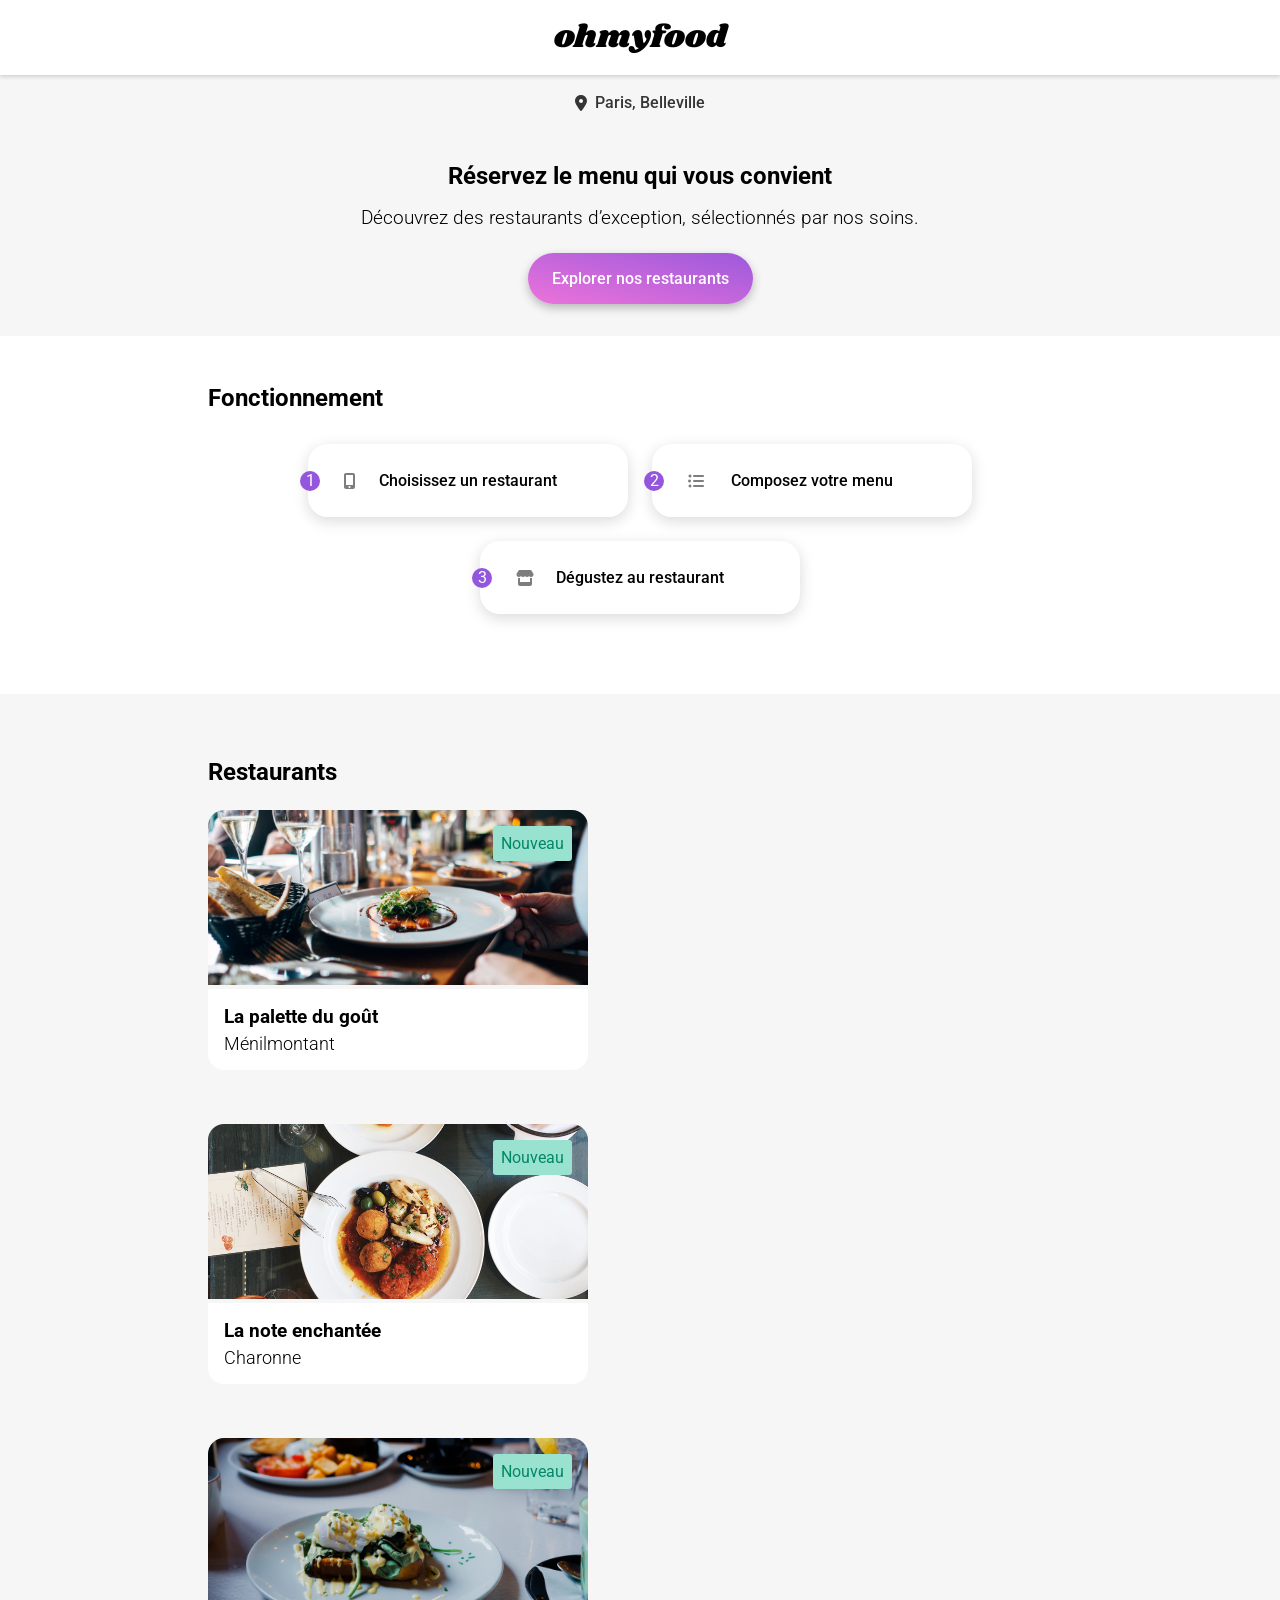
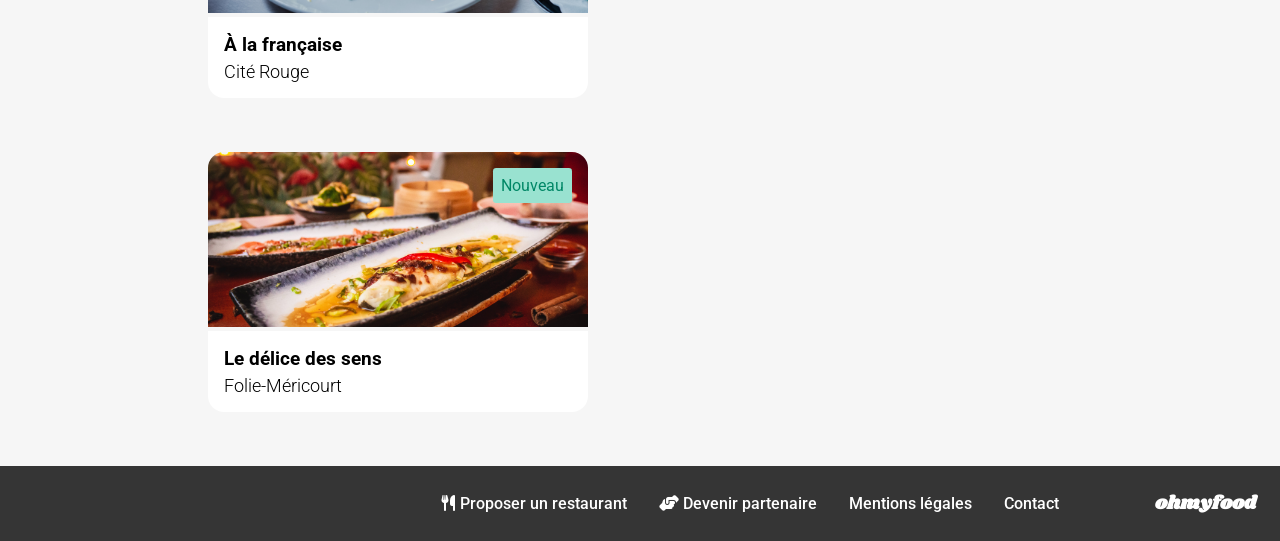
==== homepage.html @ 472fca25 "first commit" ====
<!DOCTYPE html>
<html lang="fr">

<head>
  <meta charset="UTF-8" />
  <meta name="viewport" content="width=device-width, initial-scale=1.0" />
  <link rel="preconnect" href="https://fonts.googleapis.com" />
  <link rel="preconnect" href="https://fonts.gstatic.com" crossorigin />
  <link href="https://fonts.googleapis.com/css2?family=Roboto:wght@300;400;500;700&family=Shrikhand&display=swap"
    rel="stylesheet" />
  <link rel="stylesheet" href="./stylesheets/main.css" />
  <link rel="stylesheet" href="https://cdnjs.cloudflare.com/ajax/libs/font-awesome/6.4.2/css/all.min.css"
    integrity="sha512-z3gLpd7yknf1YoNbCzqRKc4qyor8gaKU1qmn+CShxbuBusANI9QpRohGBreCFkKxLhei6S9CQXFEbbKuqLg0DA=="
    crossorigin="anonymous" referrerpolicy="no-referrer" />
  <title>oh my food</title>
</head>

<body>
  <header>
    <div class="head-title">ohmyfood</div>
  </header>
  <main>
    <div class="location">
      <i class="fa-solid fa-location-dot"></i>
      <div class="location">Paris, Belleville</div>
    </div>
    <section class="explorer">
      <h2>Réservez le menu qui vous convient</h2>
      <p>
        Découvrez des restaurants d’exception, sélectionnés par nos soins.
      </p>
      <button>Explorer nos restaurants</button>
    </section>
    <section class="fonctionnement">
      <h2>Fonctionnement</h2>
      <div class="card-container">
        <!-- item 1 -->
        <div class="card">
          <div class="icon-card">
            <span>1</span>
            <i class="fa-solid fa-mobile-screen-button"></i>
          </div>
          <p>Choisissez un restaurant</p>
        </div>
        <!-- item 2 -->
        <div class="card">
          <div class="icon-card">
            <span>2</span>
            <i class="fa-solid fa-list-ul"></i>
          </div>
          <p>Composez votre menu</p>
        </div>
        <!-- item 3 -->
        <div class="card">
          <div class="icon-card">
            <span>3</span>
            <i class="fa-solid fa-store"></i>
          </div>
          <p>Dégustez au restaurant</p>
        </div>
      </div>



      </div>
    </section>
    <section class="restaurants">
      <h2>Restaurants</h2>
      <!-- container restaurants -->
      <div class="container-restaurant">
        <!-- item 1 -->
        <div class="card">
          <a href="./lapalettedugout.html">
            <p class="green-info">Nouveau</p>
            <img src="./stylesheets/images/restaurants/jay-wennington-N_Y88TWmGwA-unsplash.jpg" alt="la palette du goût">
            <!-- info item 2  -->
            <div class="info-card">
              <p>La palette du goût</p>
              <span>Ménilmontant</span>
            </div>
          </a>
        </div>
        <!-- item 2 -->
        <div class="card">
          <p class="green-info">Nouveau</p>
          <img src="./stylesheets/images/restaurants/stil-u2Lp8tXIcjw-unsplash.jpg" alt="la palette du goût">
          <!-- info item  -->
          <div class="info-card">
            <p>La note enchantée</p>
            <span>Charonne</span>
          </div>
        </div>
        <!-- item 3 -->
        <div class="card">
          <p class="green-info">Nouveau</p>
          <img src="./stylesheets/images/restaurants/toa-heftiba-DQKerTsQwi0-unsplash.jpg" alt="la palette du goût">
          <!-- info item  -->
          <div class="info-card">
            <p>À la française</p>
            <span>Cité Rouge</span>
          </div>
        </div>
        <!-- item 4 -->
        <div class="card">
          <p class="green-info">Nouveau</p>
          <img src="./stylesheets/images/restaurants/louis-hansel-shotsoflouis-qNBGVyOCY8Q-unsplash.jpg"
            alt="la palette du goût">
          <!-- info item  -->
          <div class="info-card">
            <p>Le délice des sens</p>
            <span>Folie-Méricourt</span>
          </div>
        </div>
      </div>
    </section>
    <footer>
      <div class="footer-section">
        <div class="title-footer">
          <h3>ohmyfood</h3>
        </div>
        <div class="subtitles-footer">
        <p>
          <i class="fa-solid fa-utensils"></i>
          Proposer un restaurant
        </p>
        <p>
          <i class="fa-solid fa-handshake-angle"></i>
          Devenir partenaire
        </p>
        <p>Mentions légales</p>
        <p>Contact</p>
      </div>
    </footer>
  </main>
</body>

</html>
---- stylesheets/main.css ----
* {
  font-family: "Roboto", sans-serif;
  margin: 0;
  padding: 0;
  box-sizing: border-box;
}

.head-title {
  position: relative;
  font-family: Shrikhand;
  text-align: center;
  padding: 14px 0px;
  font-size: 2rem;
  box-shadow: 0px 2px 4px 0px rgba(0, 0, 0, 0.15);
}
.head-title i {
  font-size: 1.5rem;
  position: absolute;
  padding: 1rem;
  left: 0rem;
  color: black;
}

.background-menu {
  width: 100%;
  max-height: 29rem;
  object-fit: cover;
}

.footer-section {
  display: flex;
  flex-direction: column;
  gap: 1rem;
  background-color: rgb(53, 53, 53);
  color: #ffffff;
  padding: 1.5rem;
}
@media (min-width: 769px) {
  .footer-section {
    flex-direction: row-reverse;
    align-items: center;
    gap: 6rem;
  }
}
.footer-section h3 {
  font-family: Shrikhand, sans-serif;
}
.footer-section .subtitles-footer {
  font-weight: 500;
  display: flex;
  flex-direction: column;
  gap: 0.5rem;
}
@media (min-width: 769px) {
  .footer-section .subtitles-footer {
    flex-direction: row;
    gap: 2rem;
  }
}

.location {
  display: flex;
  justify-content: center;
  align-items: center;
  gap: 0.5rem;
  text-align: center;
  font-weight: 500;
  padding: 9px 0px;
  background-color: rgb(246, 246, 246);
  color: rgb(53, 53, 53);
}

.explorer {
  background-color: rgb(246, 246, 246);
  text-align: center;
  padding: 2rem;
}
.explorer h2 {
  margin-bottom: 1rem;
}
.explorer p {
  font-size: 1.2rem;
  font-weight: 300;
  margin-bottom: 1.5rem;
}

.fonctionnement {
  padding: 3rem 1.5rem;
}
@media (min-width: 769px) {
  .fonctionnement {
    padding: 3rem 13rem;
  }
}
.fonctionnement .card-container {
  display: flex;
  flex-wrap: wrap;
  justify-content: center;
  gap: 1.5rem;
  margin: 2rem 0rem;
}
.fonctionnement .card-container .card {
  display: flex;
  position: relative;
  width: 320px;
  height: 73px;
  justify-content: center;
  align-items: center;
  border-radius: 20px;
  box-shadow: 0px 4px 15px 0px rgba(0, 0, 0, 0.15);
}
.fonctionnement .card-container .card p {
  font-weight: 500;
}
.fonctionnement .card-container .card .icon-card {
  position: absolute;
  display: flex;
  align-items: center;
  left: -0.5rem;
  gap: 1.5rem;
}
.fonctionnement .card-container .card .icon-card i {
  color: rgb(126, 126, 126);
}
.fonctionnement .card-container .card .icon-card span {
  background-color: rgb(147, 86, 220);
  color: #ffffff;
  text-align: center;
  width: 20px;
  height: 20px;
  border-radius: 10px;
}

.restaurants {
  background-color: rgb(246, 246, 246);
  padding: 4rem 1rem;
}
@media (min-width: 1024px) {
  .restaurants {
    padding: 4rem 13rem;
  }
}
.restaurants a {
  text-decoration: none;
  color: black;
}
.restaurants h2 {
  margin-bottom: 1.5rem;
}
.restaurants .container-restaurant {
  display: flex;
  flex-direction: column;
  gap: 1.5rem;
}
@media (min-width: 1024px) {
  .restaurants .container-restaurant {
    display: flex;
    gap: 4rem 7rem;
    flex-direction: row;
    flex-wrap: wrap;
  }
}
.restaurants .container-restaurant .card {
  position: relative;
  height: 250px;
}
@media (min-width: 1024px) {
  .restaurants .container-restaurant .card {
    width: 44%;
  }
}
.restaurants .container-restaurant .card .green-info {
  color: rgb(0, 135, 102);
  background-color: rgb(153, 226, 208);
  position: absolute;
  right: 0;
  top: 0;
  margin: 1rem;
  padding: 0.5rem;
  border-radius: 0.2rem;
}
.restaurants .container-restaurant .card img {
  border-top-right-radius: 1rem;
  border-top-left-radius: 1rem;
  width: 100%;
  height: 70%;
  object-fit: cover;
}
.restaurants .container-restaurant .card .info-card {
  background-color: white;
  border-bottom-left-radius: 1rem;
  border-bottom-right-radius: 1rem;
  padding: 1rem;
}
.restaurants .container-restaurant .card .info-card p {
  font-weight: 700;
  font-size: 1.2rem;
  margin-bottom: 0.4rem;
}
.restaurants .container-restaurant .card .info-card span {
  font-size: 1.1rem;
  font-weight: 300;
}

.menu-container {
  position: relative;
  z-index: 1;
  background-color: rgb(246, 246, 246);
  padding: 1.5rem 1rem;
  border-top-right-radius: 2rem;
  border-top-left-radius: 2rem;
  margin-top: -3rem;
}
@media (min-width: 1440px) {
  .menu-container {
    padding: 3rem 12rem;
    margin: -3rem 12rem 0rem 12rem;
  }
}
@media (min-width: 1440px) {
  .menu-container .menu-title {
    display: flex;
    justify-content: center;
  }
}
.menu-container .menu-title h3 {
  font-family: Shrikhand, sans-serif;
  font-size: 1.7rem;
}

.menu-item .subtitles-menu {
  margin-bottom: 2.5rem;
}
.menu-item .subtitles-menu h3 {
  font-weight: 300;
  text-transform: uppercase;
  position: relative;
  font-size: 1rem;
  margin: 1.5rem 0rem;
}
.menu-item .subtitles-menu h3::after {
  content: "";
  width: 40px;
  height: 3px;
  background-color: rgb(153, 226, 208);
  position: absolute;
  left: 0;
  top: 24px;
}
.menu-item .subtitles-menu .item {
  display: flex;
  flex-direction: column;
  position: relative;
  gap: 0.3rem;
  margin: 1rem 0rem;
  background-color: white;
  border-radius: 1rem;
  padding: 1rem;
  box-shadow: 0px 4.01149px 15.0431px 0px rgba(0, 0, 0, 0.1);
}
.menu-item .subtitles-menu .item .prix {
  font-weight: 500;
  position: absolute;
  right: 0;
  bottom: 0;
  padding: 1rem;
}
.menu-item .subtitles-menu .item p {
  font-size: 1rem;
  font-weight: 500;
}
.menu-item .subtitles-menu .item span {
  font-size: 0.9rem;
  font-weight: 300;
}

.delivery-button {
  display: flex;
  justify-content: center;
}
.delivery-button button {
  padding: 1rem 2.5rem;
}

button {
  cursor: pointer;
  font-size: 1rem;
  color: #ffffff;
  background: var(--Button-Gradient, linear-gradient(193deg, #9356dc -11.44%, #ff79da 123.93%));
  border: none;
  padding: 1rem 1.5rem;
  border-radius: 2rem;
  font-weight: 500;
  box-shadow: 0px 4px 10px 0px rgba(0, 0, 0, 0.25);
}
button:hover {
  background: linear-gradient(0deg, rgba(255, 255, 255, 0.15) 0%, rgba(255, 255, 255, 0.15) 100%), linear-gradient(201deg, #9356dc -5.2%, #ff79da 110.74%);
}/*# sourceMappingURL=main.css.map */
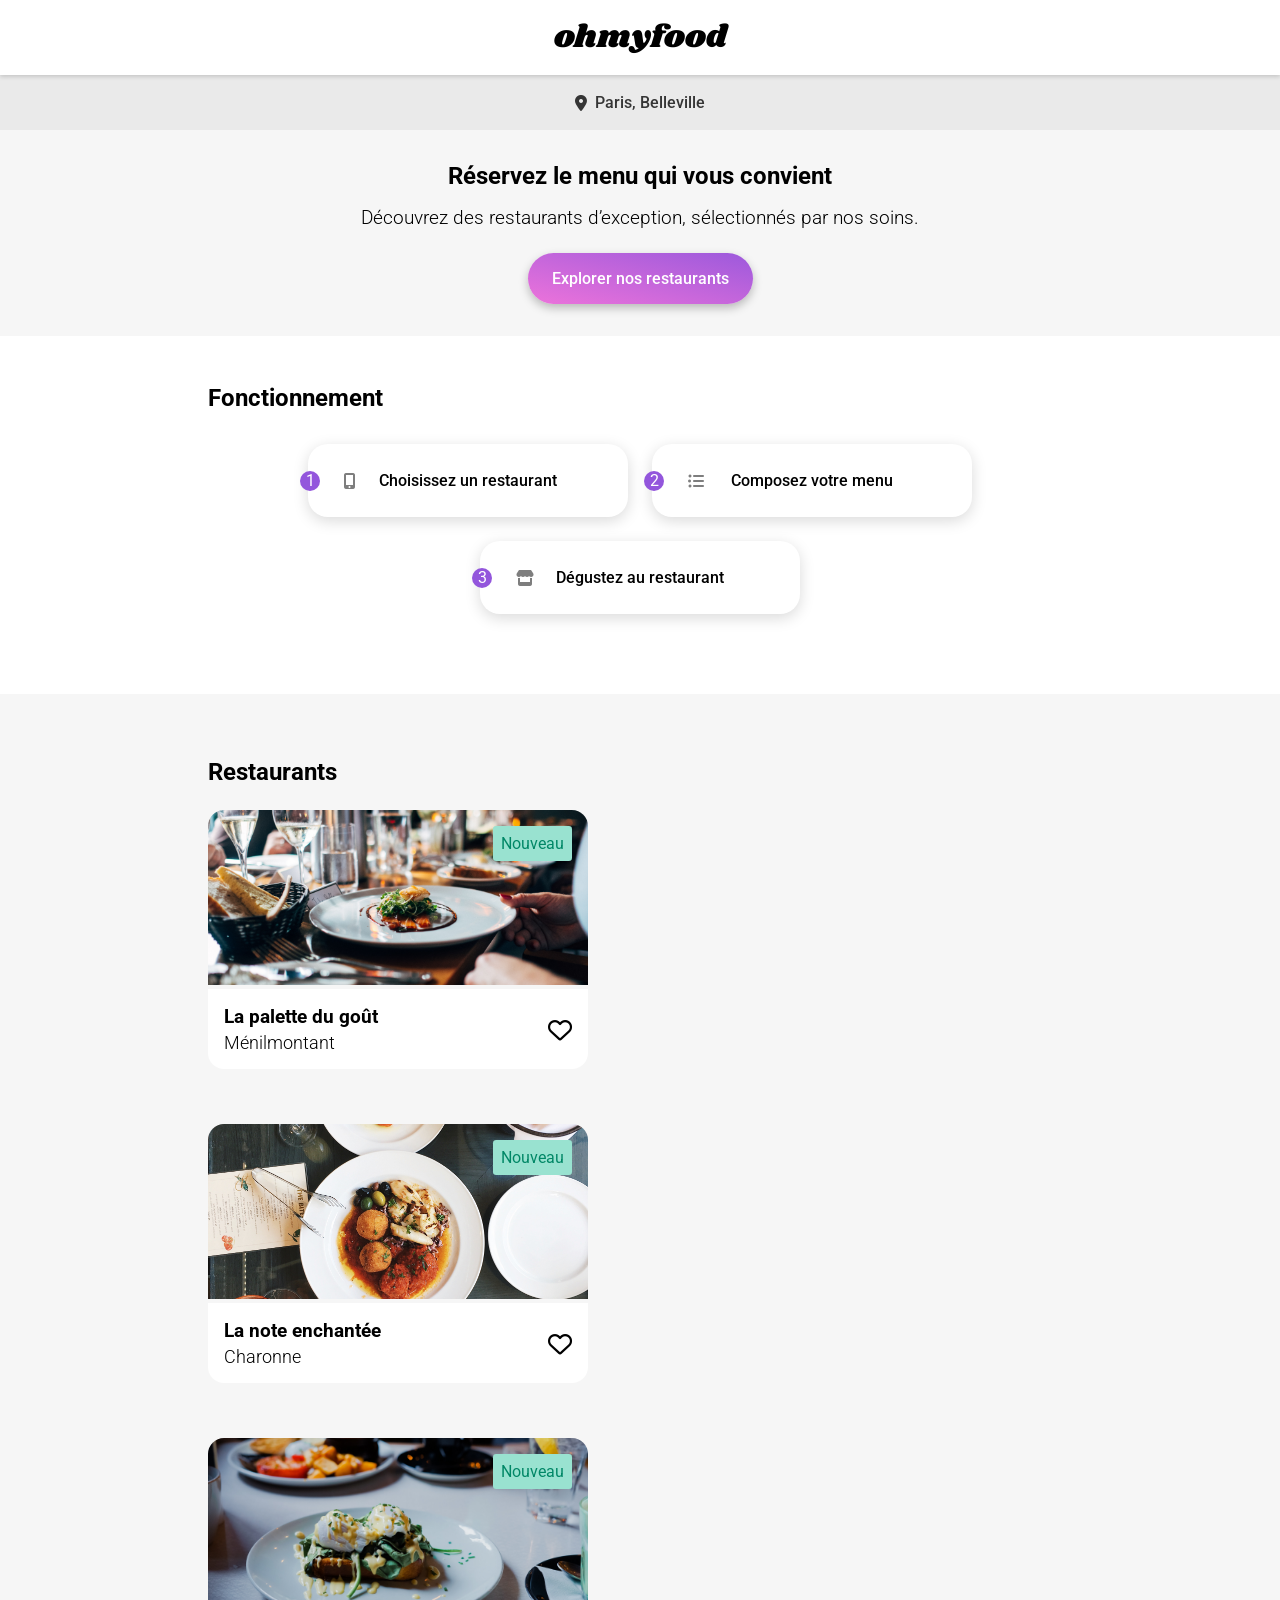
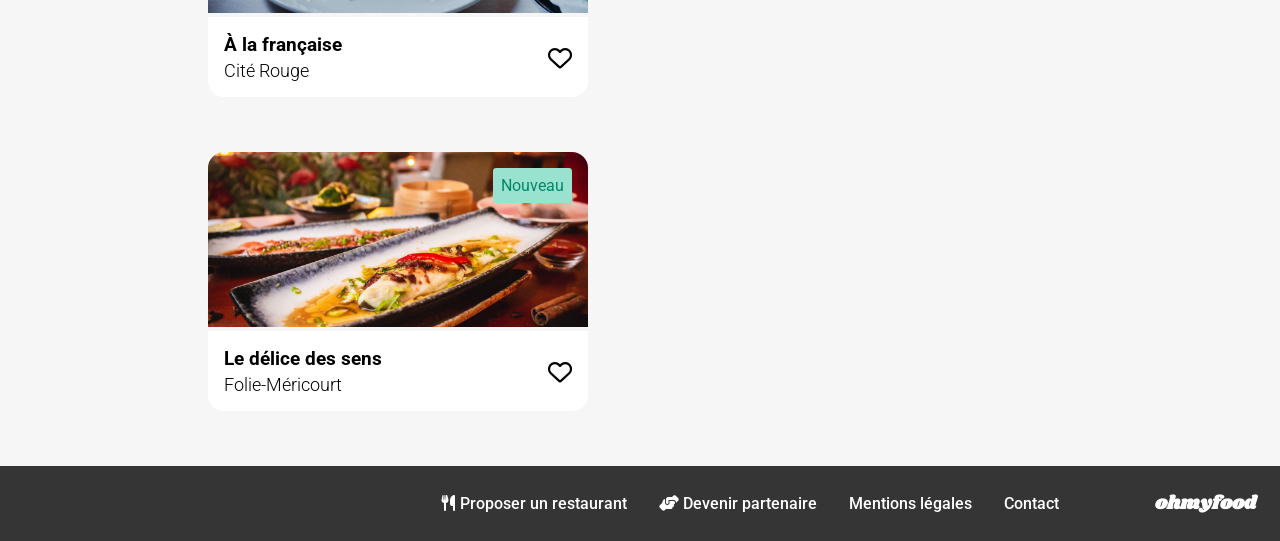
==== commit 898683cc: "animation menu" ====
--- a/homepage.html
+++ b/homepage.html
@@ -8,7 +8,7 @@
   <link rel="preconnect" href="https://fonts.gstatic.com" crossorigin />
   <link href="https://fonts.googleapis.com/css2?family=Roboto:wght@300;400;500;700&family=Shrikhand&display=swap"
     rel="stylesheet" />
-  <link rel="stylesheet" href="./stylesheets/main.css" />
+  <link rel="stylesheet" href="./sass/main.css" />
   <link rel="stylesheet" href="https://cdnjs.cloudflare.com/ajax/libs/font-awesome/6.4.2/css/all.min.css"
     integrity="sha512-z3gLpd7yknf1YoNbCzqRKc4qyor8gaKU1qmn+CShxbuBusANI9QpRohGBreCFkKxLhei6S9CQXFEbbKuqLg0DA=="
     crossorigin="anonymous" referrerpolicy="no-referrer" />
@@ -17,7 +17,7 @@
 
 <body>
   <header>
-    <div class="head-title">ohmyfood</div>
+    <div class="head-title"> ohmyfood</div>
   </header>
   <main>
     <div class="location">
@@ -59,58 +59,74 @@
           <p>Dégustez au restaurant</p>
         </div>
       </div>
-
-
-
       </div>
     </section>
     <section class="restaurants">
       <h2>Restaurants</h2>
       <!-- container restaurants -->
       <div class="container-restaurant">
-        <!-- item 1 -->
+        <!-- menu 1 -->
         <div class="card">
           <a href="./lapalettedugout.html">
             <p class="green-info">Nouveau</p>
-            <img src="./stylesheets/images/restaurants/jay-wennington-N_Y88TWmGwA-unsplash.jpg" alt="la palette du goût">
-            <!-- info item 2  -->
+            <img src="./sass/images/restaurants/jay-wennington-N_Y88TWmGwA-unsplash.jpg" alt="la palette du goût">
             <div class="info-card">
               <p>La palette du goût</p>
               <span>Ménilmontant</span>
+              <div class="heartTransition">
+                <i class="fa-regular fa-heart farHeart"></i>
+                <i class="fa-solid fa-heart fasHeart"></i>
+              </div>
             </div>
           </a>
         </div>
-        <!-- item 2 -->
+        <!-- menu 2 -->
         <div class="card">
-          <p class="green-info">Nouveau</p>
-          <img src="./stylesheets/images/restaurants/stil-u2Lp8tXIcjw-unsplash.jpg" alt="la palette du goût">
-          <!-- info item  -->
-          <div class="info-card">
-            <p>La note enchantée</p>
-            <span>Charonne</span>
-          </div>
+          <a href="./laNoteEchantee.html">
+            <p class="green-info">Nouveau</p>
+            <img src="./sass/images/restaurants/stil-u2Lp8tXIcjw-unsplash.jpg" alt="La note enchantée">
+            <div class="info-card">
+              <p>La note enchantée</p>
+              <span>Charonne</span>
+              <div class="heartTransition">
+                <i class="fa-regular fa-heart farHeart"></i>
+                <i class="fa-solid fa-heart fasHeart"></i>
+              </div>
+            </div>
+          </a>
         </div>
-        <!-- item 3 -->
+        <!-- menu 3  -->
         <div class="card">
-          <p class="green-info">Nouveau</p>
-          <img src="./stylesheets/images/restaurants/toa-heftiba-DQKerTsQwi0-unsplash.jpg" alt="la palette du goût">
-          <!-- info item  -->
-          <div class="info-card">
-            <p>À la française</p>
-            <span>Cité Rouge</span>
-          </div>
+          <a href="./aLaFrancaise.html">
+            <p class="green-info">Nouveau</p>
+            <img src="./sass/images/restaurants/toa-heftiba-DQKerTsQwi0-unsplash.jpg" alt="À la française">
+            <div class="info-card">
+              <p>À la française</p>
+              <span>Cité Rouge</span>
+              <div class="heartTransition">
+                <i class="fa-regular fa-heart farHeart"></i>
+                <i class="fa-solid fa-heart fasHeart"></i>
+              </div>
+            </div>
+          </a>
         </div>
-        <!-- item 4 -->
+        <!-- menu 4  -->
         <div class="card">
-          <p class="green-info">Nouveau</p>
-          <img src="./stylesheets/images/restaurants/louis-hansel-shotsoflouis-qNBGVyOCY8Q-unsplash.jpg"
-            alt="la palette du goût">
-          <!-- info item  -->
-          <div class="info-card">
-            <p>Le délice des sens</p>
-            <span>Folie-Méricourt</span>
-          </div>
+          <a href="./leDelicedesSens.html">
+            <p class="green-info">Nouveau</p>
+            <img src="./sass/images/restaurants/louis-hansel-shotsoflouis-qNBGVyOCY8Q-unsplash.jpg"
+              alt="le délice des sens">
+            <div class="info-card">
+              <p>Le délice des sens</p>
+              <span>Folie-Méricourt</span>
+              <div class="heartTransition">
+                <i class="fa-regular fa-heart farHeart"></i>
+                <i class="fa-solid fa-heart fasHeart"></i>
+              </div>
+            </div>
+          </a>
         </div>
+
       </div>
     </section>
     <footer>
@@ -119,17 +135,17 @@
           <h3>ohmyfood</h3>
         </div>
         <div class="subtitles-footer">
-        <p>
-          <i class="fa-solid fa-utensils"></i>
-          Proposer un restaurant
-        </p>
-        <p>
-          <i class="fa-solid fa-handshake-angle"></i>
-          Devenir partenaire
-        </p>
-        <p>Mentions légales</p>
-        <p>Contact</p>
-      </div>
+          <p>
+            <i class="fa-solid fa-utensils"></i>
+            Proposer un restaurant
+          </p>
+          <p>
+            <i class="fa-solid fa-handshake-angle"></i>
+            Devenir partenaire
+          </p>
+          <p>Mentions légales</p>
+          <p>Contact</p>
+        </div>
     </footer>
   </main>
 </body>
--- a/sass/main.css
+++ b/sass/main.css
@@ -0,0 +1,378 @@
+* {
+  font-family: "Roboto", sans-serif;
+  margin: 0;
+  padding: 0;
+  box-sizing: border-box;
+}
+
+a {
+  text-decoration: none;
+  color: black;
+}
+
+.head-title {
+  position: relative;
+  font-family: Shrikhand;
+  text-align: center;
+  padding: 14px 0px;
+  font-size: 2rem;
+  box-shadow: 0px 2px 4px 0px rgba(0, 0, 0, 0.15);
+}
+.head-title i {
+  font-size: 1.5rem;
+  position: absolute;
+  padding: 1rem;
+  left: 0rem;
+  color: black;
+}
+
+.background-menu {
+  width: 100%;
+  max-height: 29rem;
+  object-fit: cover;
+}
+
+.footer-section {
+  display: flex;
+  flex-direction: column;
+  gap: 1rem;
+  background-color: rgb(53, 53, 53);
+  color: #ffffff;
+  padding: 1.5rem;
+}
+@media (min-width: 769px) {
+  .footer-section {
+    flex-direction: row-reverse;
+    align-items: center;
+    gap: 6rem;
+  }
+}
+.footer-section h3 {
+  font-family: Shrikhand, sans-serif;
+}
+.footer-section .subtitles-footer {
+  font-weight: 500;
+  display: flex;
+  flex-direction: column;
+  gap: 0.5rem;
+}
+@media (min-width: 769px) {
+  .footer-section .subtitles-footer {
+    flex-direction: row;
+    gap: 2rem;
+  }
+}
+
+.location {
+  display: flex;
+  justify-content: center;
+  align-items: center;
+  gap: 0.5rem;
+  text-align: center;
+  font-weight: 500;
+  padding: 9px 0px;
+  background-color: rgb(234, 234, 234);
+  color: rgb(53, 53, 53);
+}
+
+.explorer {
+  background-color: rgb(246, 246, 246);
+  text-align: center;
+  padding: 2rem;
+}
+.explorer h2 {
+  margin-bottom: 1rem;
+}
+.explorer p {
+  font-size: 1.2rem;
+  font-weight: 300;
+  margin-bottom: 1.5rem;
+}
+
+.fonctionnement {
+  padding: 3rem 1.5rem;
+}
+@media (min-width: 769px) {
+  .fonctionnement {
+    padding: 3rem 13rem;
+  }
+}
+.fonctionnement .card-container {
+  display: flex;
+  flex-wrap: wrap;
+  justify-content: center;
+  gap: 1.5rem;
+  margin: 2rem 0rem;
+}
+.fonctionnement .card-container .card {
+  display: flex;
+  position: relative;
+  width: 320px;
+  height: 73px;
+  justify-content: center;
+  align-items: center;
+  border-radius: 20px;
+  box-shadow: 0px 4px 15px 0px rgba(0, 0, 0, 0.15);
+}
+.fonctionnement .card-container .card p {
+  font-weight: 500;
+}
+.fonctionnement .card-container .card .icon-card {
+  position: absolute;
+  display: flex;
+  align-items: center;
+  left: -0.5rem;
+  gap: 1.5rem;
+}
+.fonctionnement .card-container .card .icon-card i {
+  color: rgb(126, 126, 126);
+}
+.fonctionnement .card-container .card .icon-card span {
+  background-color: rgb(147, 86, 220);
+  color: #ffffff;
+  text-align: center;
+  width: 20px;
+  height: 20px;
+  border-radius: 10px;
+}
+
+.restaurants {
+  background-color: rgb(246, 246, 246);
+  padding: 4rem 1rem;
+}
+@media (min-width: 1024px) {
+  .restaurants {
+    padding: 4rem 13rem;
+  }
+}
+.restaurants h2 {
+  margin-bottom: 1.5rem;
+}
+.restaurants .container-restaurant {
+  display: flex;
+  flex-direction: column;
+  gap: 2rem;
+}
+@media (min-width: 1024px) {
+  .restaurants .container-restaurant {
+    display: flex;
+    gap: 4rem 7rem;
+    flex-direction: row;
+    flex-wrap: wrap;
+  }
+}
+.restaurants .container-restaurant .card {
+  position: relative;
+  height: 250px;
+}
+@media (min-width: 1024px) {
+  .restaurants .container-restaurant .card {
+    width: 44%;
+  }
+}
+.restaurants .container-restaurant .card .green-info {
+  color: rgb(0, 135, 102);
+  background-color: rgb(153, 226, 208);
+  position: absolute;
+  right: 0;
+  top: 0;
+  margin: 1rem;
+  padding: 0.5rem;
+  border-radius: 0.2rem;
+}
+.restaurants .container-restaurant .card img {
+  border-top-right-radius: 1rem;
+  border-top-left-radius: 1rem;
+  width: 100%;
+  height: 70%;
+  object-fit: cover;
+}
+.restaurants .container-restaurant .card .info-card {
+  background-color: white;
+  border-bottom-left-radius: 1rem;
+  border-bottom-right-radius: 1rem;
+  padding: 1rem;
+}
+.restaurants .container-restaurant .card .info-card .heartTransition:hover .fasHeart {
+  opacity: 100%;
+}
+.restaurants .container-restaurant .card .info-card .heartTransition .fasHeart {
+  color: transparent;
+  background-image: var(--Button-Gradient, linear-gradient(193deg, #9356dc -11.44%, #ff79da 123.93%));
+  -webkit-background-clip: text;
+  opacity: 0%;
+  transition: opacity 0.5s ease;
+}
+.restaurants .container-restaurant .card .info-card .heartTransition i {
+  padding: 1rem;
+  font-size: 1.5rem;
+  position: absolute;
+  right: 0;
+  top: 12rem;
+}
+.restaurants .container-restaurant .card .info-card p {
+  font-weight: 700;
+  font-size: 1.2rem;
+  margin-bottom: 0.3rem;
+}
+.restaurants .container-restaurant .card .info-card span {
+  font-size: 1.1rem;
+  font-weight: 300;
+}
+
+.menuSection {
+  border-radius: 3rem 3rem 0 0;
+  background-color: rgb(246, 246, 246);
+  padding: 2.5rem 1.2rem;
+  position: relative;
+  margin-top: -3.5rem;
+}
+@media (min-width: 1024px) {
+  .menuSection {
+    padding: 2.5rem 15rem;
+    margin: -3.5rem 10rem 0rem 10rem;
+  }
+}
+.menuSection .menuTitle {
+  display: flex;
+  justify-content: center;
+  align-items: center;
+  gap: 1rem;
+  margin-right: 1rem;
+}
+.menuSection .menuTitle .heartTransition:hover .fasHeart {
+  opacity: 100%;
+}
+.menuSection .menuTitle .heartTransition:hover .farHeart {
+  opacity: 0;
+}
+.menuSection .menuTitle .heartTransition .fasHeart {
+  color: transparent;
+  background-image: var(--Button-Gradient, linear-gradient(193deg, #9356dc -11.44%, #ff79da 123.93%));
+  background-clip: text;
+  -webkit-background-clip: text;
+  opacity: 0%;
+  transition: opacity 0.5s ease;
+}
+.menuSection .menuTitle .heartTransition i {
+  font-size: 1.5rem;
+  position: absolute;
+  top: 3rem;
+}
+.menuSection .menuTitle h3 {
+  font-family: Shrikhand, sans-serif;
+  font-size: 1.7rem;
+}
+.menuSection .menuComplet .firstMenu {
+  margin: 2rem 0rem;
+}
+.menuSection .menuComplet .firstMenu h2 {
+  font-size: 1rem;
+  margin-bottom: 1.5rem;
+  text-transform: uppercase;
+  font-weight: 400;
+  position: relative;
+}
+.menuSection .menuComplet .firstMenu h2::after {
+  content: "";
+  width: 2.5rem;
+  height: 0.2rem;
+  background-color: #99e2d0;
+  position: absolute;
+  bottom: -0.5rem;
+  left: 0rem;
+}
+.menuSection .menuComplet .firstMenu .menuItem {
+  display: flex;
+  background-color: white;
+  border-radius: 1rem;
+  margin: 1rem 0rem;
+  box-shadow: 0px 4.01149px 15.0431px 0px rgba(0, 0, 0, 0.1);
+  overflow: hidden;
+  animation: itemAnimation 0.5s ease 0s 1 normal forwards;
+}
+@keyframes itemAnimation {
+  0% {
+    opacity: 0;
+    transform: scale(1.4);
+  }
+  100% {
+    opacity: 1;
+    transform: scale(1);
+  }
+}
+.menuSection .menuComplet .firstMenu .menuItem:hover .checkIcon {
+  margin-right: 0rem;
+}
+.menuSection .menuComplet .firstMenu .menuItem .itemName {
+  display: flex;
+  flex-direction: column;
+  gap: 0.2rem;
+  padding: 1rem;
+  flex: 1;
+  overflow: hidden;
+  text-overflow: ellipsis;
+  animation: openingItem 2s;
+}
+.menuSection .menuComplet .firstMenu .menuItem .itemName .itemMainName {
+  font-weight: 500;
+  font-size: 18px;
+  overflow: hidden;
+  text-overflow: ellipsis;
+  white-space: nowrap;
+}
+.menuSection .menuComplet .firstMenu .menuItem .itemName .itemSubName {
+  font-weight: 300;
+  font-size: 15px;
+  overflow: hidden;
+  text-overflow: ellipsis;
+  white-space: nowrap;
+}
+.menuSection .menuComplet .firstMenu .menuItem .itemPrice {
+  display: flex;
+  align-items: flex-end;
+  font-weight: 700;
+  padding: 1rem;
+}
+.menuSection .menuComplet .firstMenu .menuItem .checkIcon {
+  display: flex;
+  align-items: center;
+  justify-content: center;
+  width: 4rem;
+  background-color: #99e2d0;
+  margin-right: -4rem;
+  transition: margin-right 0.5s;
+}
+.menuSection .menuComplet .firstMenu .menuItem .checkIcon i {
+  aspect-ratio: 1;
+  width: 1.5rem;
+  display: flex;
+  align-items: center;
+  justify-content: center;
+  border-radius: 1rem;
+  color: #99e2d0;
+  background-color: white;
+}
+
+.delivery-button {
+  display: flex;
+  justify-content: center;
+}
+.delivery-button button {
+  padding: 1rem 2.5rem;
+}
+
+button {
+  cursor: pointer;
+  font-size: 1rem;
+  color: #ffffff;
+  background: var(--Button-Gradient, linear-gradient(193deg, #9356dc -11.44%, #ff79da 123.93%));
+  border: none;
+  padding: 1rem 1.5rem;
+  border-radius: 2rem;
+  font-weight: 500;
+  box-shadow: 0px 4px 10px 0px rgba(0, 0, 0, 0.25);
+}
+button:hover {
+  background: linear-gradient(0deg, rgba(255, 255, 255, 0.15) 0%, rgba(255, 255, 255, 0.15) 100%), linear-gradient(201deg, #9356dc -5.2%, #ff79da 110.74%);
+}/*# sourceMappingURL=main.css.map */
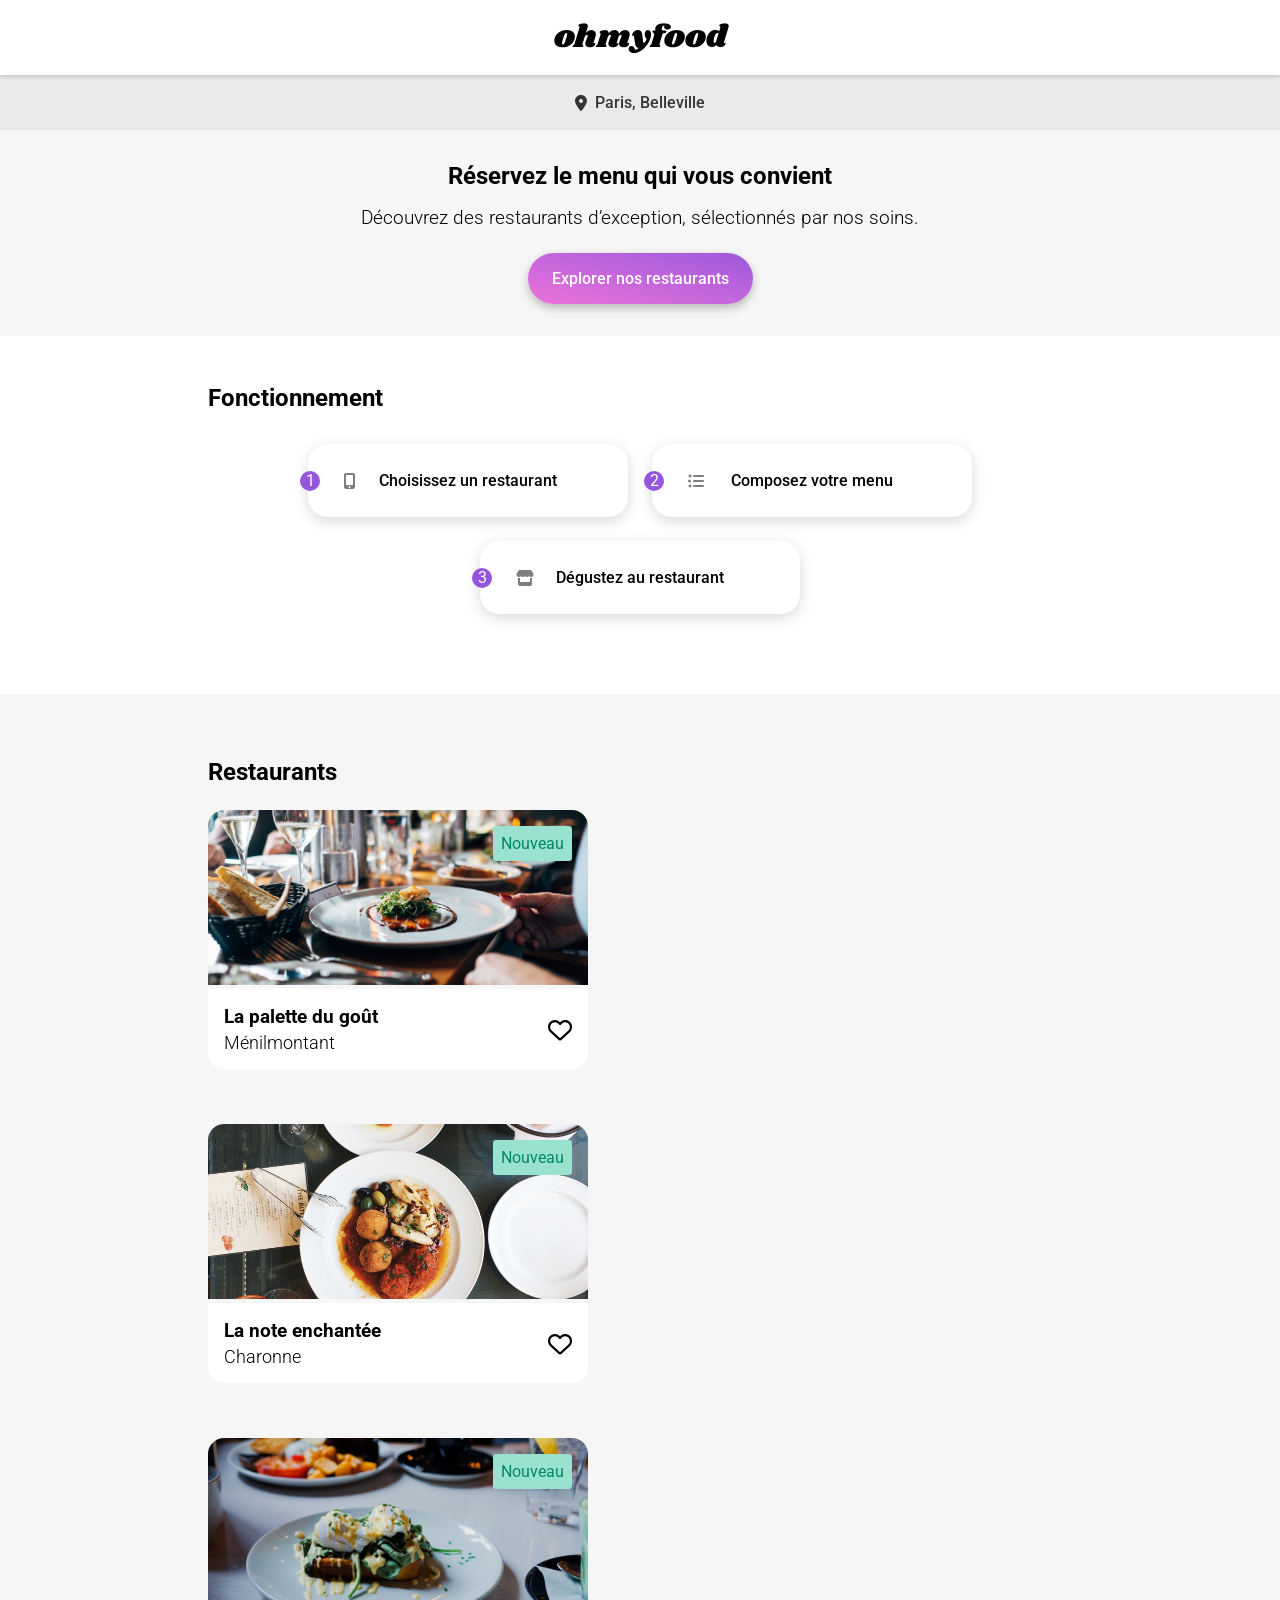
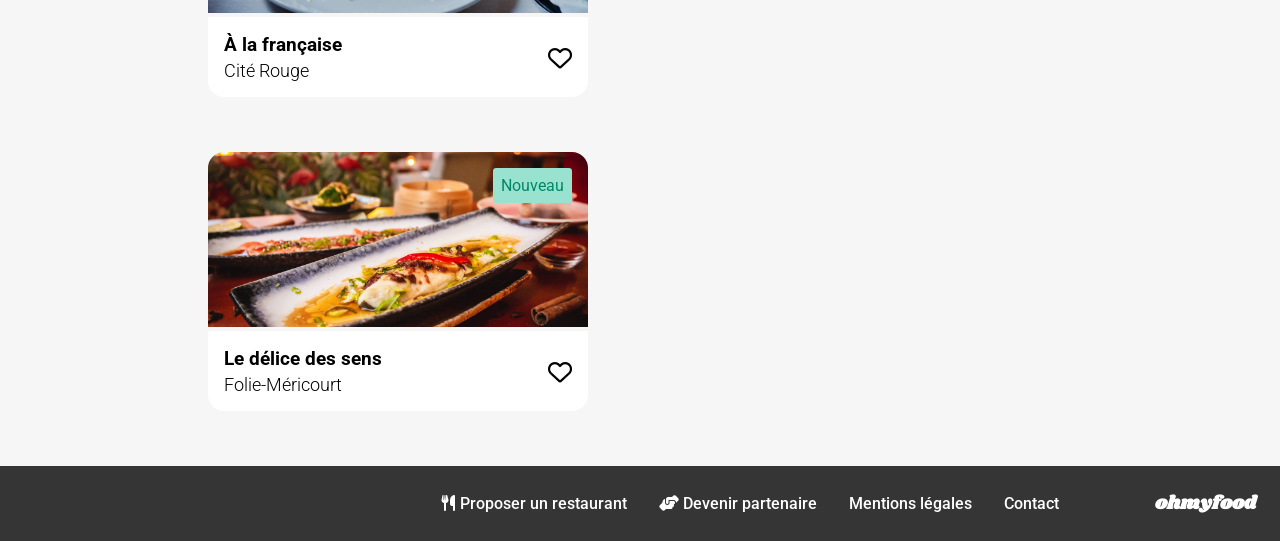
==== commit 01182a75: "loader finished" ====
--- a/homepage.html
+++ b/homepage.html
@@ -16,6 +16,9 @@
 </head>
 
 <body>
+  <div class="loaderContainer">
+    <div class="loader"></div>
+  </div>
   <header>
     <div class="head-title"> ohmyfood</div>
   </header>
--- a/sass/main.css
+++ b/sass/main.css
@@ -30,6 +30,49 @@
   width: 100%;
   max-height: 29rem;
   object-fit: cover;
+}
+
+.loaderContainer {
+  position: absolute;
+  height: 100%;
+  width: 100%;
+  border-radius: 0;
+  background-color: transparent;
+  display: flex;
+  flex-direction: row;
+  justify-content: center;
+  align-items: stretch;
+  background-color: #ffffff;
+  z-index: 100;
+  animation: fadeout 2s forwards;
+}
+@keyframes fadeout {
+  0% {
+    opacity: 1;
+  }
+  100% {
+    opacity: 0;
+    z-index: -1;
+  }
+}
+.loaderContainer .loader {
+  position: fixed;
+  height: 100px;
+  width: 100px;
+  background-color: transparent;
+  border: 16px solid #99e2d0;
+  border-right: 16px solid #9356dc;
+  top: 40%;
+  transform: translateY(-50%);
+  animation: loading 1s infinite ease-out;
+}
+@keyframes loading {
+  0% {
+    transform: rotateZ(0deg);
+  }
+  100% {
+    transform: rotateZ(360deg);
+  }
 }
 
 .footer-section {
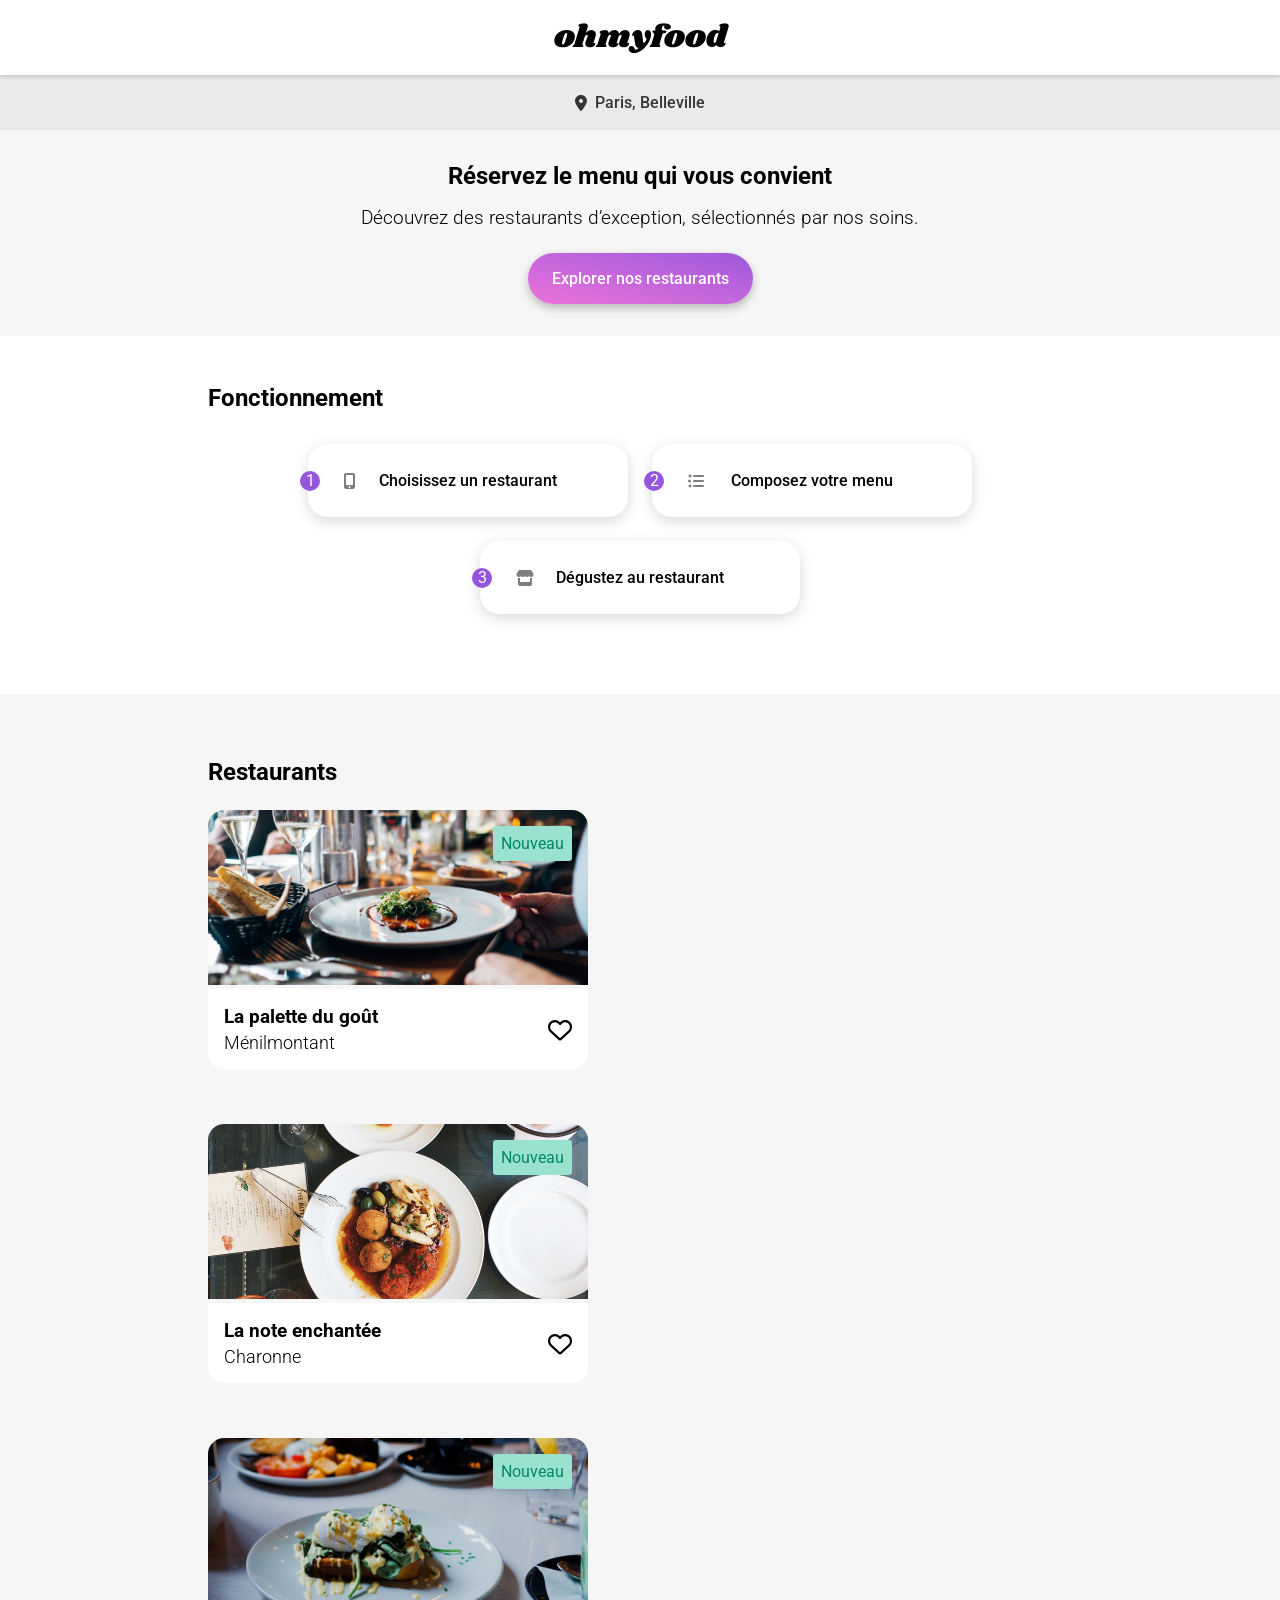
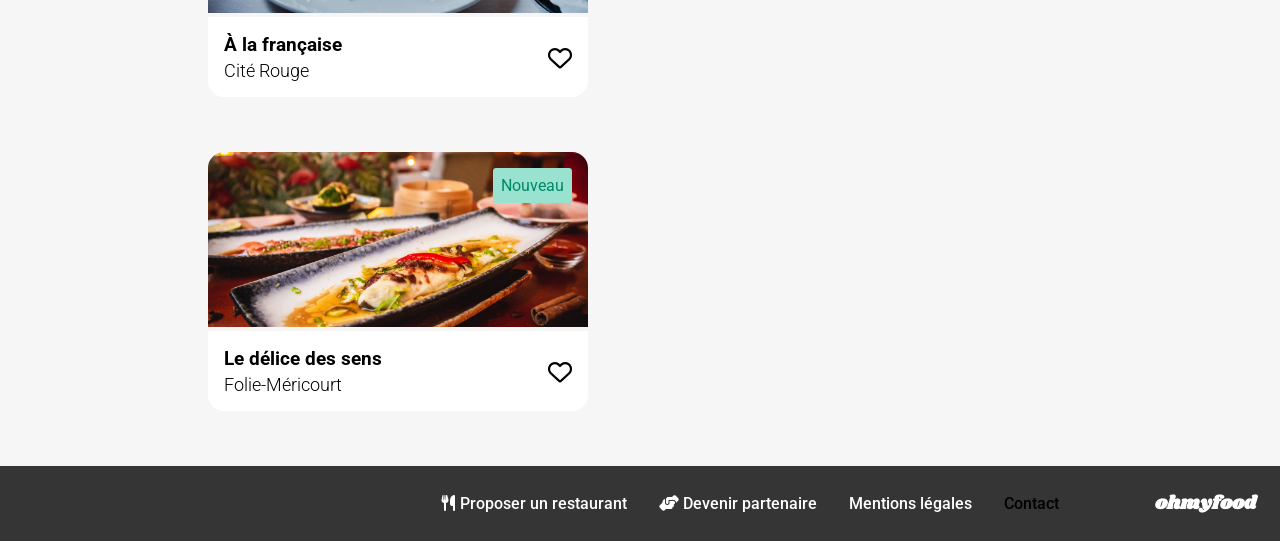
==== commit 999f3d7c: "mailto contact footer" ====
--- a/homepage.html
+++ b/homepage.html
@@ -61,7 +61,6 @@
           </div>
           <p>Dégustez au restaurant</p>
         </div>
-      </div>
       </div>
     </section>
     <section class="restaurants">
@@ -147,8 +146,9 @@
             Devenir partenaire
           </p>
           <p>Mentions légales</p>
-          <p>Contact</p>
+          <a href="mailto:rasamizatovo.rija@gmail.com" class="mailContact">Contact</a>
         </div>
+      </div>
     </footer>
   </main>
 </body>
